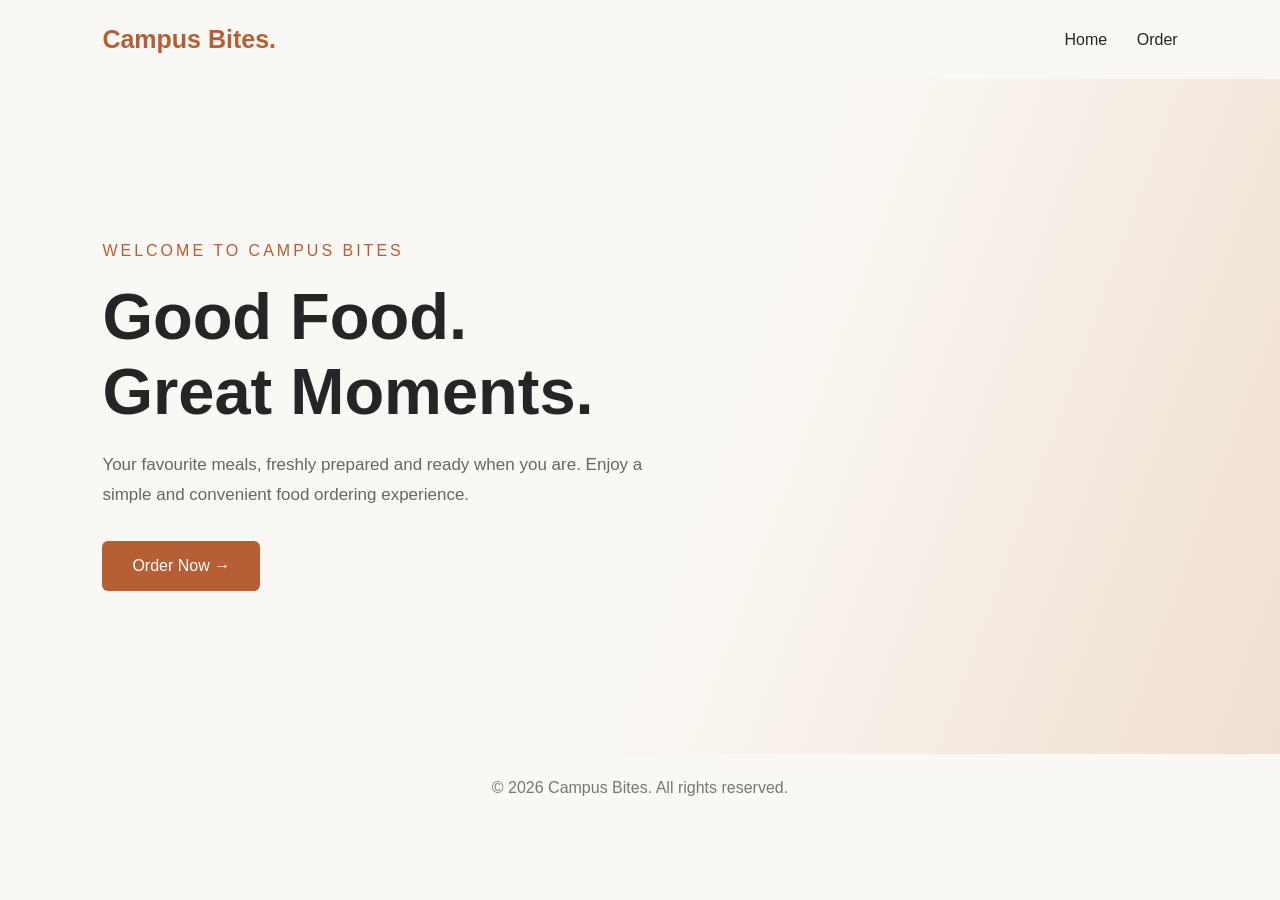
==== index.html @ 857bf1b5 "First Campus Bites upload" ====
<!DOCTYPE html>
<html lang="en">
<head>
    <meta charset="UTF-8">
    <meta name="viewport" content="width=device-width, initial-scale=1.0">
    <title>Campus Bites | Welcome</title>
    <link rel="stylesheet" href="style.css">
</head>

<body>

    <header>
        <h2 class="logo">Campus Bites.</h2>

        <nav>
            <a href="index.html">Home</a>
            <a href="order.html">Order</a>
        </nav>
    </header>

    <section class="hero">

        <div class="hero-content">
            <p class="subtitle">WELCOME TO CAMPUS BITES</p>

            <h1>Good Food.<br>Great Moments.</h1>

            <p class="description">
                Your favourite meals, freshly prepared
                and ready when you are. Enjoy a simple
                and convenient food ordering experience.
            </p>

            <a href="order.html" class="order-btn">
                Order Now →
            </a>
        </div>

    </section>

    <footer>
        <p>&copy; 2026 Campus Bites. All rights reserved.</p>
    </footer>

</body>
</html>
---- style.css ----
* {
    margin: 0;
    padding: 0;
    box-sizing: border-box;
}

body {
    font-family: Arial, sans-serif;
    background-color: #faf8f4;
    color: #252525;
}

header {
    display: flex;
    justify-content: space-between;
    align-items: center;
    padding: 25px 8%;
}

.logo {
    color: #b65e35;
    font-size: 25px;
}

nav a {
    text-decoration: none;
    color: #252525;
    margin-left: 25px;
}

.hero {
    min-height: 75vh;
    display: flex;
    align-items: center;
    padding: 60px 8%;
    background: linear-gradient(
        110deg,
        #faf8f4 55%,
        #f0dfd0
    );
}

.hero-content {
    max-width: 550px;
}

.subtitle {
    color: #b65e35;
    letter-spacing: 3px;
    margin-bottom: 20px;
}

.hero h1 {
    font-size: 65px;
    line-height: 1.15;
    margin-bottom: 20px;
}

.description {
    font-size: 17px;
    line-height: 1.8;
    color: #666;
    margin-bottom: 30px;
}

.order-btn {
    display: inline-block;
    background-color: #b65e35;
    color: white;
    padding: 16px 30px;
    text-decoration: none;
    border-radius: 6px;
}

.order-btn:hover {
    background-color: #874326;
}

footer {
    text-align: center;
    padding: 25px;
    color: #777;
}

@media (max-width: 600px) {
    .hero h1 {
        font-size: 43px;
    }

    header {
        padding: 20px 5%;
    }

    .hero {
        padding: 50px 7%;
    }
}
.categories {
    padding: 60px 8%;
    text-align: center;
}

.categories h1 {
    font-size: 38px;
    margin-bottom: 12px;
}

.categories > p {
    color: #777;
    margin-bottom: 40px;
}

.category-container {
    display: grid;
    grid-template-columns: repeat(3, 1fr);
    gap: 25px;
}

.category-card {
    background: white;
    padding: 35px 20px;
    border-radius: 12px;
    box-shadow: 0 4px 15px rgba(0,0,0,0.06);
}

.category-card h2 {
    margin-bottom: 15px;
    color: #b65e35;
}

.category-card p {
    color: #777;
    margin-bottom: 20px;
}

.category-card button {
    background: #b65e35;
    color: white;
    border: none;
    padding: 12px 25px;
    border-radius: 5px;
    cursor: pointer;
}

@media (max-width: 700px) {
    .category-container {
        grid-template-columns: repeat(2, 1fr);
    }
}

@media (max-width: 450px) {
    .category-container {
        grid-template-columns: 1fr;
    }
}
@media (max-width: 600px) {
    header {
        flex-direction: column;
        gap: 15px;
    }

    nav {
        display: flex;
        flex-wrap: wrap;
        justify-content: center;
        gap: 15px;
    }

    nav a {
        font-size: 14px;
    }
}
.menu-page {
    padding: 50px 8%;
    text-align: center;
}

.menu-page h1 {
    margin-bottom: 10px;
}

#menuContainer {
    display: grid;
    grid-template-columns: repeat(3, 1fr);
    gap: 25px;
    margin-top: 35px;
}

.food-card {
    background: white;
    padding: 20px;
    border-radius: 12px;
    box-shadow: 0 4px 15px rgba(0, 0, 0, 0.08);
    text-align: left;
}

.food-card img {
    width: 100%;
    height: 190px;
    object-fit: cover;
    border-radius: 10px;
    margin-bottom: 15px;
}

.food-card h2 {
    color: #b65e35;
    margin-bottom: 10px;
}

.food-card p {
    color: #777;
    line-height: 1.5;
}

.food-card h3 {
    margin-top: 15px;
}

.food-card button {
    background: #b65e35;
    color: white;
    border: none;
    padding: 12px 20px;
    margin-top: 15px;
    cursor: pointer;
    border-radius: 5px;
    width: 100%;
}

.food-card button:hover {
    background: #914629;
}

@media (max-width: 700px) {
    #menuContainer {
        grid-template-columns: repeat(2, 1fr);
    }
}

@media (max-width: 450px) {
    #menuContainer {
        grid-template-columns: 1fr;
    }

    .menu-page {
        padding: 35px 5%;
    }
}
/* MY CART PAGE */

.cart-page {
    padding: 50px 8%;
    min-height: 70vh;
}

.cart-page h1 {
    font-size: 36px;
    color: #292929;
    margin-bottom: 10px;
}

.cart-intro {
    color: #777;
    margin-bottom: 35px;
}

.cart-layout {
    display: grid;
    grid-template-columns: 2fr 1fr;
    gap: 30px;
    align-items: start;
}

.cart-items {
    min-width: 0;
}

.cart-item {
    display: flex;
    align-items: center;
    gap: 20px;
    background: white;
    padding: 20px;
    border-radius: 12px;
    margin-bottom: 20px;
    box-shadow: 0 4px 15px rgba(0, 0, 0, 0.06);
}

.cart-item img {
    width: 120px;
    height: 110px;
    object-fit: cover;
    border-radius: 10px;
}

.cart-item-info {
    flex: 1;
    min-width: 0;
}

.cart-item-info h3 {
    color: #b65e35;
    margin-bottom: 8px;
}

.cart-item-info p {
    color: #555;
    margin-bottom: 10px;
}

.quantity-controls {
    display: flex;
    align-items: center;
    gap: 12px;
    margin-top: 12px;
}

.quantity-controls button {
    width: 32px;
    height: 32px;
    border: none;
    background: #b65e35;
    color: white;
    border-radius: 5px;
    cursor: pointer;
    font-size: 18px;
}

.quantity-controls span {
    font-weight: bold;
}

.remove-button {
    border: none;
    background: transparent;
    color: #c0392b;
    cursor: pointer;
    margin-top: 12px;
}

.cart-summary {
    background: white;
    padding: 25px;
    border-radius: 12px;
    box-shadow: 0 4px 15px rgba(0, 0, 0, 0.06);
}

.cart-summary h2 {
    margin-bottom: 25px;
    color: #292929;
}

.summary-row,
.summary-total {
    display: flex;
    justify-content: space-between;
    gap: 12px;
    margin-bottom: 18px;
    color: #555;
}

.summary-total {
    border-top: 1px solid #ddd;
    padding-top: 18px;
    font-size: 20px;
    font-weight: bold;
    color: #292929;
}

#checkoutButton {
    width: 100%;
    padding: 14px;
    background: #b65e35;
    color: white;
    border: none;
    border-radius: 6px;
    cursor: pointer;
    font-size: 15px;
    margin-top: 10px;
}

#checkoutButton:hover {
    background: #914629;
}

.continue-shopping {
    display: block;
    text-align: center;
    color: #b65e35;
    margin-top: 18px;
    text-decoration: none;
}

.empty-cart {
    text-align: center;
    padding: 50px 20px;
    background: white;
    border-radius: 12px;
}

.empty-cart h2 {
    margin-bottom: 12px;
}

.empty-cart a {
    display: inline-block;
    margin-top: 20px;
    padding: 12px 25px;
    background: #b65e35;
    color: white;
    text-decoration: none;
    border-radius: 5px;
}

/* TABLET */

@media (max-width: 850px) {
    .cart-layout {
        grid-template-columns: 1fr;
    }

    .cart-summary {
        width: 100%;
    }
}

/* MOBILE */

@media (max-width: 550px) {
    .cart-page {
        padding: 35px 5%;
    }

    .cart-page h1 {
        font-size: 29px;
    }

    .cart-item {
        gap: 12px;
        padding: 12px;
        flex-wrap: wrap;
    }

    .cart-item img {
        width: 90px;
        height: 90px;
    }

    .cart-item-info h3 {
        font-size: 16px;
    }

    .cart-item-info p {
        font-size: 14px;
    }

    .cart-summary {
        padding: 20px;
    }
}
/* CHECKOUT PAGE */

.checkout-page {
    padding: 50px 8%;
    min-height: 70vh;
}

.checkout-page h1 {
    font-size: 36px;
    margin-bottom: 10px;
}

.checkout-intro {
    color: #777;
    margin-bottom: 35px;
}

.checkout-layout {
    display: grid;
    grid-template-columns: 1.5fr 1fr;
    gap: 30px;
    align-items: start;
}

.checkout-form-section,
.checkout-summary {
    background: white;
    padding: 30px;
    border-radius: 12px;
    box-shadow: 0 4px 15px rgba(0, 0, 0, 0.06);
}

.checkout-form-section h2,
.checkout-summary h2 {
    margin-bottom: 25px;
    color: #292929;
}

.form-group {
    margin-bottom: 20px;
}

.form-group label {
    display: block;
    margin-bottom: 9px;
    font-weight: bold;
    color: #444;
}

.form-group input,
.form-group textarea {
    width: 100%;
    padding: 13px;
    border: 1px solid #ddd;
    border-radius: 6px;
    font-size: 15px;
    font-family: inherit;
    outline: none;
}

.form-group input:focus,
.form-group textarea:focus {
    border-color: #b65e35;
}

.form-group textarea {
    resize: vertical;
}

.payment-heading {
    margin-top: 35px;
}

.payment-note {
    color: #777;
    font-size: 13px;
    line-height: 1.6;
    margin-bottom: 20px;
}

#placeOrderButton {
    width: 100%;
    padding: 15px;
    background: #b65e35;
    color: white;
    border: none;
    border-radius: 6px;
    font-size: 16px;
    cursor: pointer;
}

#placeOrderButton:hover {
    background: #914629;
}

.checkout-product {
    display: flex;
    justify-content: space-between;
    gap: 12px;
    padding: 15px 0;
    border-bottom: 1px solid #eee;
    font-size: 14px;
}

.checkout-product span:first-child {
    flex: 1;
}

.checkout-total {
    display: flex;
    justify-content: space-between;
    gap: 10px;
    padding-top: 20px;
    margin-top: 10px;
    border-top: 1px solid #ddd;
    font-size: 18px;
}



@media (max-width: 850px) {
    .checkout-layout {
        grid-template-columns: 1fr;
    }
}



@media (max-width: 550px) {
    .checkout-page {
        padding: 35px 5%;
    }

    .checkout-page h1 {
        font-size: 28px;
    }

    .checkout-form-section,
    .checkout-summary {
        padding: 20px;
    }

    .checkout-total {
        font-size: 16px;
    }
}


.receipt-page {
    padding: 50px 5%;
    background: #f7f5f2;
    min-height: 80vh;
}

.receipt-container {
    max-width: 650px;
    margin: auto;
    background: white;
    padding: 35px;
    border-radius: 12px;
    box-shadow: 0 4px 20px rgba(0, 0, 0, 0.07);
}

.receipt-header {
    text-align: center;
    padding-bottom: 25px;
    border-bottom: 1px dashed #ccc;
}

.receipt-header h1 {
    color: #b65e35;
    font-size: 32px;
    margin-bottom: 8px;
}

.receipt-header h2 {
    font-size: 20px;
    margin-bottom: 15px;
}

.payment-success {
    display: inline-block;
    background: #e8f7ed;
    color: #218838;
    padding: 10px 18px;
    border-radius: 20px;
    font-size: 14px;
    font-weight: bold;
    margin-bottom: 15px;
}

.payment-success span {
    margin-right: 5px;
}

.receipt-header p {
    color: #777;
    font-size: 14px;
}

.receipt-details {
    padding: 25px 0;
    border-bottom: 1px dashed #ccc;
}

.receipt-row {
    display: flex;
    justify-content: space-between;
    gap: 15px;
    margin-bottom: 17px;
    font-size: 14px;
}

.receipt-row span {
    color: #777;
}

.receipt-row strong {
    color: #292929;
    text-align: right;
    overflow-wrap: anywhere;
}

.paid-status {
    color: #218838 !important;
}

.receipt-items-section {
    padding: 25px 0;
    border-bottom: 1px dashed #ccc;
}

.receipt-items-section h3 {
    margin-bottom: 18px;
}

.receipt-product {
    display: flex;
    justify-content: space-between;
    gap: 15px;
    margin-bottom: 15px;
    font-size: 14px;
}

.receipt-product span:first-child {
    color: #555;
}

.receipt-payment {
    padding: 25px 0 10px;
}

.receipt-payment .receipt-row {
    font-size: 15px;
}

.change-row {
    padding-top: 15px;
    border-top: 1px solid #eee;
}

.change-row strong {
    color: #218838;
}

.receipt-notes {
    background: #f8f5f2;
    padding: 15px;
    border-radius: 8px;
    margin-top: 10px;
    font-size: 14px;
}

.receipt-notes p {
    color: #777;
    margin-top: 8px;
    line-height: 1.5;
}

.receipt-footer {
    text-align: center;
    padding-top: 30px;
    border-top: 1px dashed #ccc;
    margin-top: 25px;
}

.receipt-footer h3 {
    color: #b65e35;
    margin-bottom: 10px;
}

.receipt-footer p {
    color: #777;
    font-size: 13px;
    line-height: 1.6;
}

.receipt-buttons {
    max-width: 650px;
    margin: 25px auto 0;
    display: flex;
    gap: 15px;
}

.print-button,
.home-button {
    flex: 1;
    padding: 14px;
    text-align: center;
    border: none;
    border-radius: 6px;
    cursor: pointer;
    font-size: 15px;
    text-decoration: none;
}

.print-button {
    background: #b65e35;
    color: white;
}

.home-button {
    background: #292929;
    color: white;
}



@media (max-width: 550px) {

    .receipt-page {
        padding: 25px 4%;
    }

    .receipt-container {
        padding: 22px 16px;
    }

    .receipt-header h1 {
        font-size: 27px;
    }

    .receipt-row,
    .receipt-product {
        font-size: 13px;
    }

    .receipt-buttons {
        flex-direction: column;
    }

}



@media print {

    body {
        background: white;
    }

    header,
    footer,
    .receipt-buttons {
        display: none !important;
    }

    .receipt-page {
        padding: 0;
        background: white;
    }

    .receipt-container {
        box-shadow: none;
        max-width: 100%;
        border: none;
    }

}
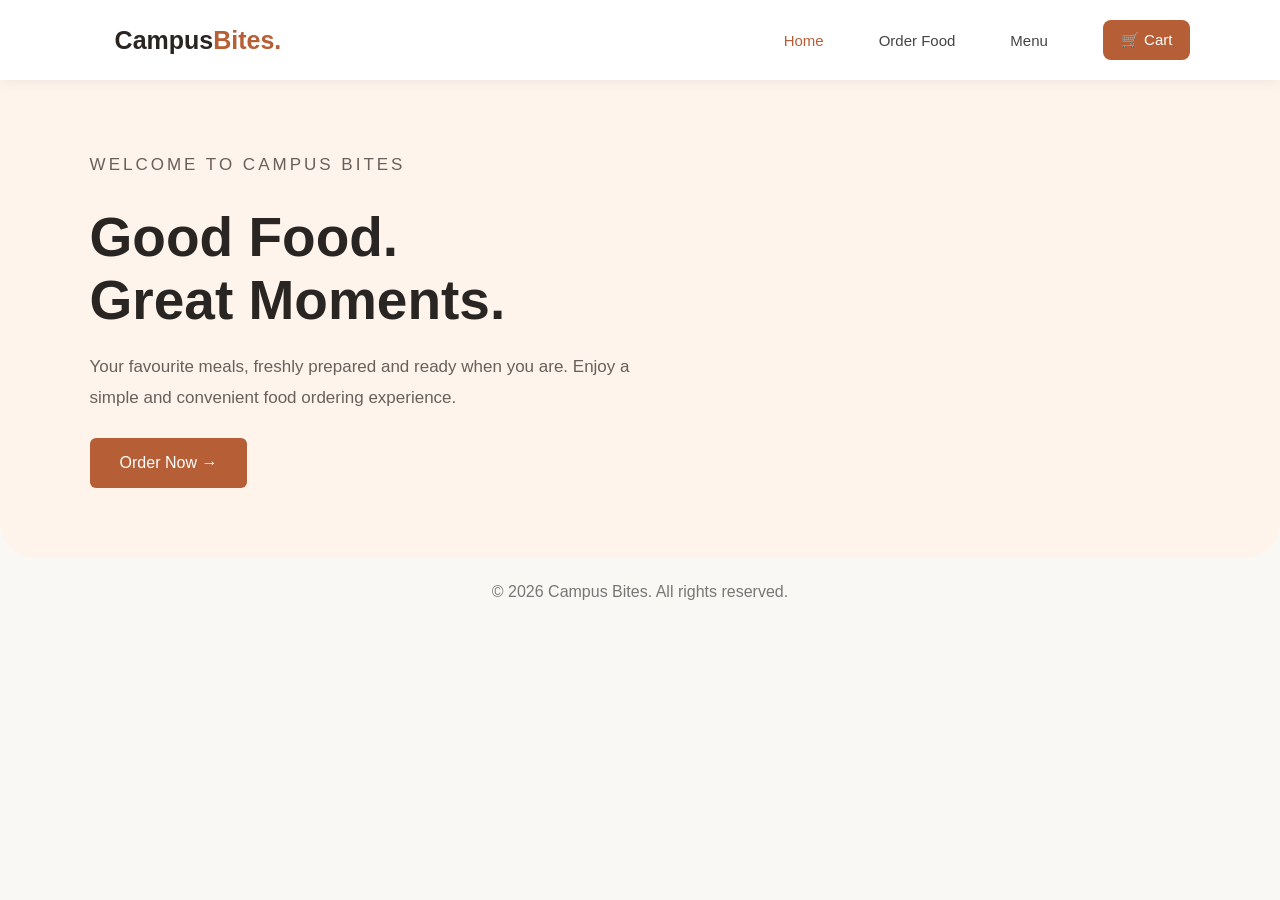
==== commit bdece952: "Updated website" ====
--- a/index.html
+++ b/index.html
@@ -9,14 +9,22 @@
 
 <body>
 
-    <header>
-        <h2 class="logo">Campus Bites.</h2>
+  <nav class="navbar">
 
-        <nav>
-            <a href="index.html">Home</a>
-            <a href="order.html">Order</a>
-        </nav>
-    </header>
+    <a href="index.html" class="logo">
+        Campus<span>Bites.</span>
+    </a>
+
+    <div class="nav-links">
+        <a href="index.html" class="active">Home</a>
+        <a href="order.html">Order Food</a>
+        <a href="menu.html">Menu</a>
+        <a href="cart.html" class="cart-link">
+            🛒 Cart
+        </a>
+    </div>
+
+</nav>
 
     <section class="hero">
 
--- a/style.css
+++ b/style.css
@@ -835,5 +835,128 @@
         max-width: 100%;
         border: none;
     }
-
+}
+.navbar {
+    display: flex;
+    justify-content: space-between;
+    align-items: center;
+    padding: 20px 7%;
+    background: #ffffff;
+    box-shadow: 0 2px 12px rgba(0, 0, 0, 0.06);
+    position: sticky;
+    top: 0;
+    z-index: 1000;
+}
+
+.logo {
+    font-size: 25px;
+    font-weight: bold;
+    color: #292522;
+    text-decoration: none;
+}
+.logo span {
+    color: #b65e35;
+}
+.nav-links {
+    display: flex;
+    align-items: center;
+    gap: 30px;
+}
+.nav-links a {
+    text-decoration: none;
+    color: #444;
+    font-size: 15px;
+    font-weight: 500;
+    transition: 0.3s;
+}
+.nav-links a:hover,
+.nav-links a.active {
+    color: #b65e35;
+}
+.cart-link {
+    background: #b65e35;
+    color: white !important;
+    padding: 11px 18px;
+    border-radius: 8px;
+}
+.cart-link:hover {
+    background: #914626;
+}
+
+.hero {
+    min-height: 430px;
+    padding: 70px 7%;
+    display: flex;
+    align-items: center;
+    justify-content: space-between;
+    gap: 35px;
+    background: #fff4ec;
+    border-radius: 0 0 35px 35px;
+}
+
+.hero-content {
+    max-width: 550px;
+}
+
+.hero h1 {
+    font-size: clamp(35px, 5vw, 55px);
+    color: #292522;
+    line-height: 1.15;
+    margin-bottom: 20px;
+}
+
+.hero p {
+    font-size: 17px;
+    color: #68605b;
+    line-height: 1.8;
+    margin-bottom: 25px;
+}
+
+.hero button {
+    background: #b65e35;
+    color: white;
+    padding: 14px 25px;
+    border: none;
+    border-radius: 8px;
+    cursor: pointer;
+    font-size: 15px;
+}
+
+.hero button:hover {
+    background: #914626;
+}
+
+.hero img {
+    width: 43%;
+    max-width: 450px;
+    height: 320px;
+    object-fit: cover;
+    border-radius: 20px;
+}
+
+/* MOBILE NAVIGATION AND HERO */
+
+@media (max-width: 650px) {
+    .navbar {
+        padding: 17px 5%;
+        flex-direction: column;
+        gap: 18px;
+    }
+
+    .nav-links {
+        gap: 15px;
+        flex-wrap: wrap;
+        justify-content: center;
+    }
+
+    .hero {
+        flex-direction: column;
+        text-align: center;
+        padding: 45px 6%;
+    }
+
+    .hero img {
+        width: 100%;
+        height: 240px;
+    }
 }
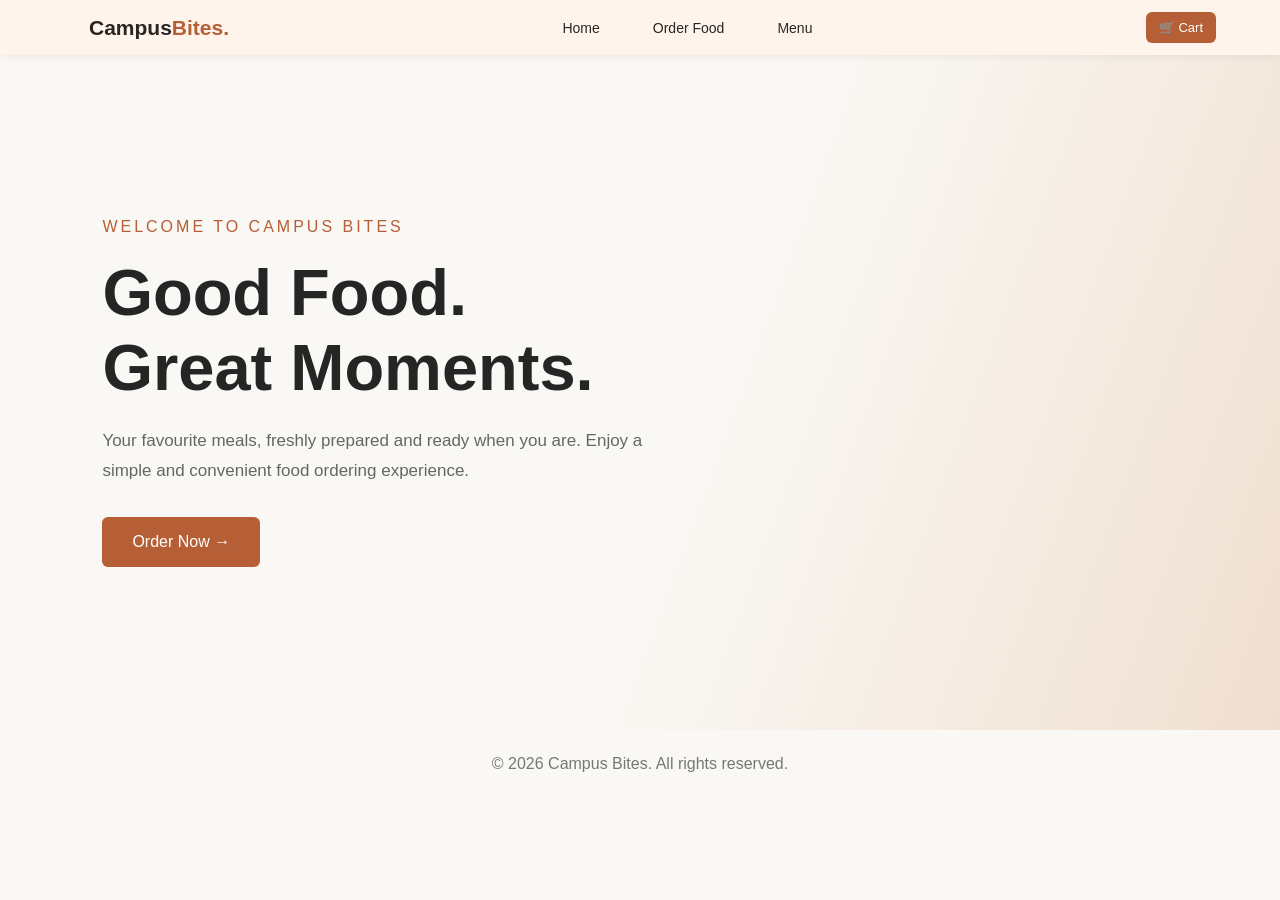
==== commit 06f1b321: "Updated website" ====
--- a/index.html
+++ b/index.html
@@ -9,19 +9,25 @@
 
 <body>
 
-  <nav class="navbar">
+<nav class="navbar">
 
     <a href="index.html" class="logo">
         Campus<span>Bites.</span>
     </a>
 
-    <div class="nav-links">
-        <a href="index.html" class="active">Home</a>
+    <div class="nav-links" id="navLinks">
+        <a href="index.html">Home</a>
         <a href="order.html">Order Food</a>
         <a href="menu.html">Menu</a>
-        <a href="cart.html" class="cart-link">
-            🛒 Cart
-        </a>
+    </div>
+
+    <div class="nav-actions">
+        <a href="cart.html" class="cart-link">🛒 Cart</a>
+
+        <button class="hamburger"
+            onclick="document.getElementById('navLinks').classList.toggle('show')">
+            ☰
+        </button>
     </div>
 
 </nav>
--- a/style.css
+++ b/style.css
@@ -836,127 +836,138 @@
         border: none;
     }
 }
+/* NAVBAR */
+
 .navbar {
-    display: flex;
+    width: 100%;
+    box-sizing: border-box;
+    display: flex;
+    align-items: center;
     justify-content: space-between;
-    align-items: center;
-    padding: 20px 7%;
-    background: #ffffff;
-    box-shadow: 0 2px 12px rgba(0, 0, 0, 0.06);
+    padding: 12px 5%;
+    background: #fff4ec;
+    box-shadow: 0 2px 8px rgba(0, 0, 0, 0.06);
     position: sticky;
     top: 0;
     z-index: 1000;
 }
 
 .logo {
-    font-size: 25px;
+    font-size: 21px;
     font-weight: bold;
     color: #292522;
     text-decoration: none;
-}
+    white-space: nowrap;
+}
+
 .logo span {
     color: #b65e35;
 }
+
 .nav-links {
     display: flex;
     align-items: center;
-    gap: 30px;
-}
+    justify-content: center;
+    gap: 28px;
+    flex: 1;
+}
+
 .nav-links a {
     text-decoration: none;
-    color: #444;
-    font-size: 15px;
-    font-weight: 500;
-    transition: 0.3s;
-}
-.nav-links a:hover,
-.nav-links a.active {
-    color: #b65e35;
-}
+    color: #292522;
+    font-size: 14px;
+    white-space: nowrap;
+}
+
+.nav-links a:hover {
+    color: #b65e35;
+}
+
+.nav-actions {
+    display: flex;
+    align-items: center;
+    gap: 12px;
+    flex-shrink: 0;
+}
+
 .cart-link {
-    background: #b65e35;
-    color: white !important;
-    padding: 11px 18px;
-    border-radius: 8px;
-}
-.cart-link:hover {
-    background: #914626;
-}
-
-.hero {
-    min-height: 430px;
-    padding: 70px 7%;
-    display: flex;
-    align-items: center;
-    justify-content: space-between;
-    gap: 35px;
-    background: #fff4ec;
-    border-radius: 0 0 35px 35px;
-}
-
-.hero-content {
-    max-width: 550px;
-}
-
-.hero h1 {
-    font-size: clamp(35px, 5vw, 55px);
-    color: #292522;
-    line-height: 1.15;
-    margin-bottom: 20px;
-}
-
-.hero p {
-    font-size: 17px;
-    color: #68605b;
-    line-height: 1.8;
-    margin-bottom: 25px;
-}
-
-.hero button {
+    text-decoration: none;
     background: #b65e35;
     color: white;
-    padding: 14px 25px;
+    padding: 8px 13px;
+    border-radius: 6px;
+    font-size: 13px;
+    white-space: nowrap;
+}
+.hamburger {
+    display: none;
     border: none;
-    border-radius: 8px;
+    background: transparent;
+    color: #b65e35;
+    font-size: 22px;
     cursor: pointer;
-    font-size: 15px;
-}
-
-.hero button:hover {
-    background: #914626;
-}
-
-.hero img {
-    width: 43%;
-    max-width: 450px;
-    height: 320px;
-    object-fit: cover;
-    border-radius: 20px;
-}
-
-/* MOBILE NAVIGATION AND HERO */
+}
 
 @media (max-width: 650px) {
+
     .navbar {
-        padding: 17px 5%;
+        flex-wrap: wrap;
+        padding: 12px 5%;
+    }
+
+    .nav-links {
+        display: none;
+        flex: 0 0 100%;
+        align-items: flex-start;
         flex-direction: column;
-        gap: 18px;
+        gap: 16px;
+        padding: 15px 0 5px;
+        order: 3;
+    }
+
+    .nav-links.show {
+        display: flex;
+    }
+
+    .nav-actions {
+        margin-left: auto;
+    }
+
+    .hamburger {
+        display: block;
+    }
+}
+media (max-width: 650px) {
+
+    .navbar {
+        flex-wrap: wrap;
+    }
+
+    .logo {
+        display: block;
+        font-size: 19px;
+        white-space: nowrap;
+    }
+
+    .nav-actions {
+        margin-left: auto;
+    }
+
+    .hamburger {
+        display: block;
     }
 
     .nav-links {
-        gap: 15px;
-        flex-wrap: wrap;
-        justify-content: center;
-    }
-
-    .hero {
+        display: none;
+        flex: 0 0 100%;
         flex-direction: column;
-        text-align: center;
-        padding: 45px 6%;
-    }
-
-    .hero img {
-        width: 100%;
-        height: 240px;
+        align-items: flex-start;
+        gap: 16px;
+        padding: 15px 0 5px;
+        order: 3;
+    }
+
+    .nav-links.show {
+        display: flex;
     }
 }
